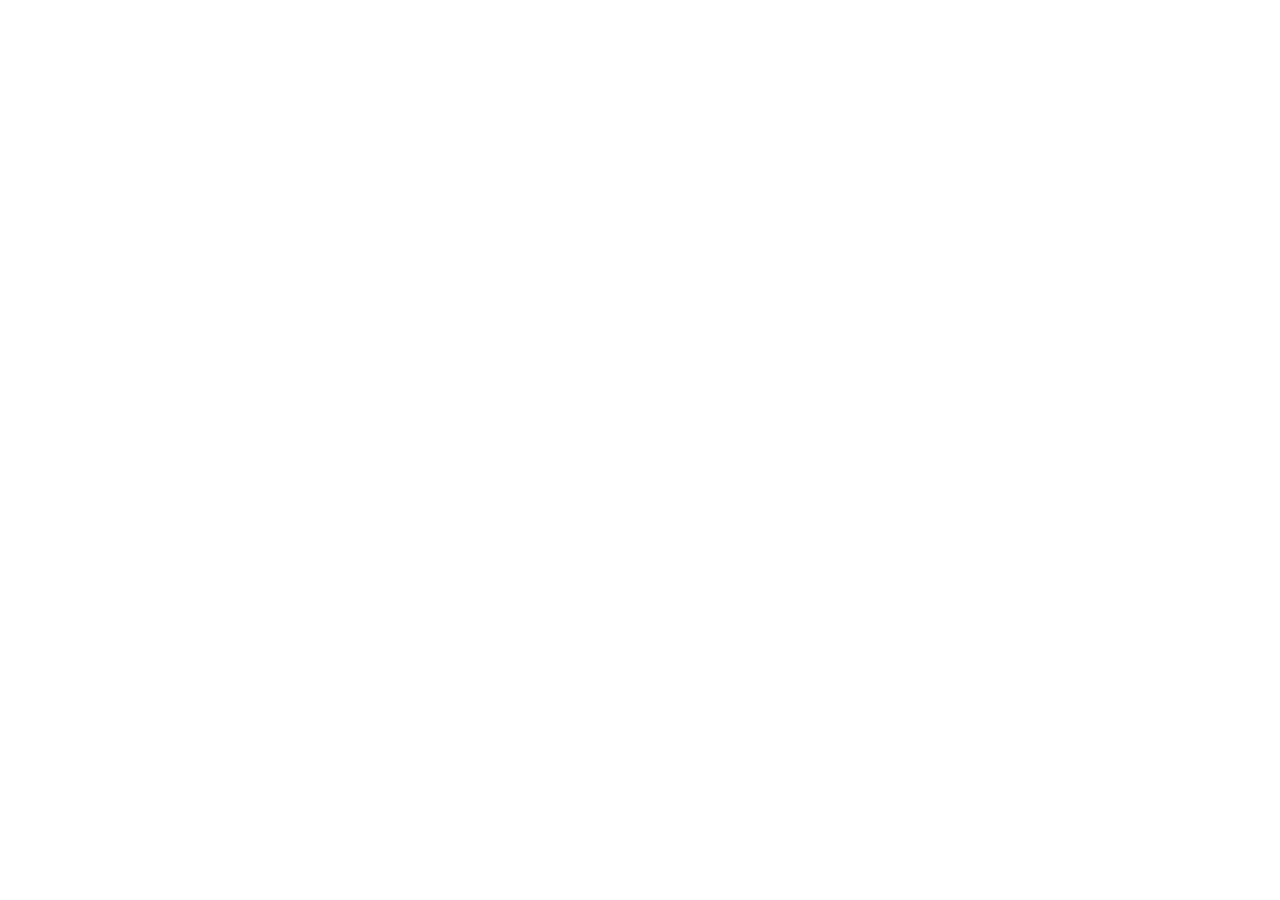
==== index.html @ 1418a046 "Update index.html" ====
<!DOCTYPE html>
<html lang="ko">
<head>
    <meta charset="UTF-8">
    <meta name="viewport" content="width=device-width, initial-scale=1.0, maximum-scale=1.0, user-scalable=no">
    <title>라이언엘 채번 시스템</title>

    <script>
        window.onload = function() {
            var ua = navigator.userAgent.toLowerCase();
            if (ua.match(/kakaotalk|naver|line|fbav|instagram/i)) {
                var chromeNotice = document.createElement('div');
                chromeNotice.style.cssText = 'position:fixed; top:0; left:0; width:100%; background:#ff8c00; color:white; text-align:center; padding:12px; font-weight:900; z-index:999999; font-size:14px; box-shadow:0 4px 10px rgba(0,0,0,0.2);';
                chromeNotice.innerHTML = '⚠️ 설치를 위해 <span style="text-decoration:underline; cursor:pointer;" onclick="location.href=\'intent://\' + location.host + location.pathname + \'#Intent;scheme=https;package=com.android.chrome;end\'">여기(클릭)를 눌러 크롬으로 열기</span>';
                document.body.prepend(chromeNotice);
            }
        };
    </script>
    
    <link rel="manifest" href="manifest.json">
    <link rel="apple-touch-icon" href="icon.jpg">
    <link rel="icon" sizes="192x192" href="icon.jpg">

    <link rel="stylesheet" href="style.css?v=2">

    <script src="security_protocol.js"></script>
    <script src="auth_gate_v1.js"></script>
    <script src="vip_list.js?v=2"></script>
    <script src="rl_core.js?v=2"></script> 
    <script src="firebase_node_check.js"></script>
    <script src="admin_ui.js"></script>
</head>
<body>
    <div id="splash-screen">
        <img src="loading.jpg" class="splash-logo" alt="RyanL Loading">
        <div class="splash-text">Loading.....</div>
    </div>

    <div id="custom-alert-overlay" style="display:none; position:fixed; top:0; left:0; width:100vw; height:100vh; background:rgba(0,0,0,0.6); z-index:100000; justify-content:center; align-items:center;">
        <div style="background:#fff; width:85%; max-width:320px; border-radius:15px; padding:25px 20px; text-align:center; box-shadow:0 10px 25px rgba(0,0,0,0.2);">
            <div style="font-size:35px; margin-bottom:10px;">🚨</div>
            <div style="font-size:18px; font-weight:900; color:#152b52; margin-bottom:15px;">미승인 아이디입니다</div>
            <div style="font-size:14px; color:#444; line-height:1.6; text-align:left; background:#f4f4f4; padding:15px; border-radius:10px; margin-bottom:20px;">
                관리자에게 승인을 요청하세요.<br><br>
                <strong style="color:#ff8c00;">[승인 요청 양식]</strong><br>
                • <b>아이디 :</b> <br>
                • <b>성함 :</b> <br>
                • <b>업체명 :</b> <br><br>
                👉 위 내용을 <b>cndrone@naver.com</b> 으로 보내주세요.<br><br>
                <span style="color:#ff3b30; font-size:12px; font-weight:bold;">※ 허위 정보로 신청 시 승인이 거절될 수 있습니다.</span>
            </div>
            <button onclick="document.getElementById('custom-alert-overlay').style.display='none'" style="width:100%; padding:14px; background:#152b52; color:#fff; border:none; border-radius:10px; font-size:16px; font-weight:900; cursor:pointer;">확인</button>
        </div>
    </div>

    <div id="success-overlay" style="display:none; position:fixed; top:0; left:0; width:100vw; height:100vh; background:rgba(0,0,0,0.6); z-index:100000; justify-content:center; align-items:center;">
        <div style="background:#fff; width:80%; max-width:300px; border-radius:15px; padding:30px 20px; text-align:center; box-shadow:0 10px 25px rgba(0,0,0,0.2);">
            <div style="font-size:45px; margin-bottom:15px;">✅</div>
            <div style="font-size:20px; font-weight:900; color:#152b52; margin-bottom:10px;">전송 완료!</div>
            <div style="font-size:14px; color:#555; margin-bottom:20px; line-height:1.5;">운송장 채번 요청이<br>성공적으로 접수되었습니다.</div>
            <button onclick="document.getElementById('success-overlay').style.display='none'" style="width:100%; padding:14px; background:#ff8c00; color:#fff; border:none; border-radius:10px; font-size:16px; font-weight:900; cursor:pointer;">확인</button>
        </div>
    </div>

    <div class="wrapper">
        <div class="header" style="position: relative;">
            <div style="position: absolute; top: -5px; left: 5px; font-size: 10px; color: #999; z-index: 10; font-weight: bold;">
                <script>
                    const modDate = new Date(document.lastModified);
                    document.write("🔄 update. " + modDate.getFullYear().toString().substr(-2) + "." + String(modDate.getMonth() + 1).padStart(2, '0') + "." + String(modDate.getDate()).padStart(2, '0') + " " + String(modDate.getHours()).padStart(2, '0') + ":" + String(modDate.getMinutes()).padStart(2, '0'));
                </script>
            </div>
            
            <div onclick="window.location.reload(true);" style="position: absolute; top: 10px; right: 10px; padding: 6px 12px; background-color: #ff8c00; color: white; border-radius: 15px; font-weight: 900; font-size: 13px; box-shadow: 0 3px 6px rgba(0,0,0,0.15); cursor: pointer; z-index: 10;">
                🔄 새로고침
            </div>
            
            <img src="mlogo.jpg" class="logo-img">
            <div class="rocket-title">🚀 채번 요청 1초컷</div>
            <div class="sub-tag">
                천안1캠프 전용 스마트 시스템 
                <span style="background:#e74c3c; color:white; font-size:11px; font-weight:900; padding:3px 6px; border-radius:5px; vertical-align:middle; margin-left:5px; box-shadow:0 2px 4px rgba(0,0,0,0.2);">테스트 버전</span>
            </div>
        </div>
        <div id="setup-view">
            <label class="setup-label">👤 기사님 아이디</label>
            <input type="text" id="user-id" placeholder="예: RyanL">
            <label class="setup-label">📍 소속 캠프</label>
            <select id="user-camp">
                <option value="">선택하세요</option>
                <option value="음봉MB">음봉MB</option>
                <option value="송촌MB">송촌MB</option>
            </select>
            
            <button class="btn-submit" onclick="saveInfo()" style="margin-top: 20px;">로그인</button>

            <button class="btn-guide" onclick="toggleGuide()">❓ 설치 방법 및 오류 해결 가이드</button>
            <div id="guide-content">
                <div class="guide-box">
                    <span class="guide-title">📱 바탕화면 바로가기 설치</span>
                    • <b>갤럭시:</b> 크롬 우측 상단 <b>점 3개</b> → <b>'홈 화면에 추가'</b> 클릭 후 <b>'설치'</b><br>
                    • <b>아이폰:</b> 사파리 하단 <b>공유 버튼(↑)</b> → <b>'홈 화면에 추가'</b>
                </div>
                <div class="guide-box" style="border-top: 1px dashed #ccc; padding-top: 10px;">
                    <span class="guide-title">⚠️ 채번 오류 시 해결법</span>
                    • <b>첫번째:</b> 열려있는 구글 폼 창을 모두 닫은 후 다시 시도<br>
                    • <b>두번째:</b> 브라우저 설정에서 '방문 기록/캐시 삭제' 후 재접속
                </div>
            </div>
        </div>

        <div id="admin-login-view" style="display:none; width: 92%; max-width: 380px; text-align: center;">
            <label class="setup-label" style="color:var(--orange);">🔒 관리자 보안 접속</label>
            <input type="password" id="admin-pw" placeholder="비밀번호를 입력하세요">
            <button class="btn-submit" onclick="checkAdminPw()" style="margin-top: 20px;">접속하기</button>
            <button class="btn-change" onclick="cancelAdmin()" style="margin-top: 10px; background:#f0f0f0;">돌아가기</button>
        </div>

        <div id="admin-dashboard-view" style="display:none;" class="main-card">
            <div style="text-align: center; border-bottom: 2px dashed rgba(255,255,255,0.3); padding-bottom: 10px; margin-bottom: 15px;">
                <h3 style="color:var(--orange); margin:0;">📊 업체별 기사 명단</h3>
            </div>
            <div id="admin-list-content" style="max-height: 400px; overflow-y: auto;"></div>
            <button class="btn-change" onclick="closeAdmin()" style="margin-top: 20px;">로그인 화면으로</button>
        </div>

        <div id="main-view" style="display:none;" class="main-card">
            <div class="info-box">
                <span class="user-info">현재 계정: <strong><span id="display-id"></span> <span id="display-camp"></span></strong></span>
                <button class="btn-change" onclick="showSetup()">정보 변경</button>
            </div>
            
            <form action="https://docs.google.com/forms/d/e/1FAIpQLSeIMR-wkYKFwnldd2qKKyUlaxLN85tu7OBX0HsLt7fzezZKWg/formResponse" method="POST" target="hidden_iframe" onsubmit="window.isSubmitted=true; document.getElementById('submitBtn').innerText='전송 중... ⏳';">
                <input type="hidden" name="pageHistory" value="0,1">
                <input type="hidden" name="entry.1315166815" id="form-id">
                <input type="hidden" name="entry.1573740217" id="form-camp">
                <input type="hidden" name="entry.697011792" value="채번 요청">
                
                <div class="label-area">📦<span>운송장 번호</span></div>
                <div class="input-group">
                    <input type="text" name="entry.359305263" id="waybill" placeholder="우측 버튼을 누르세요 👉" required>
                    <button type="button" class="btn-paste" onclick="pasteClipboard()">👆 붙여넣기 클릭</button>
                </div>
                <div class="label-area">🔢<span>채번 수량</span></div>
                <input type="number" name="entry.1437474928" id="quantity" placeholder="숫자만 입력" required>
                <button type="submit" class="btn-submit" id="submitBtn">바로 제출하기</button>
            </form>
            <iframe name="hidden_iframe" id="hidden_iframe" style="display:none;" onload="if(window.isSubmitted){ document.getElementById('success-overlay').style.display='flex'; document.getElementById('waybill').value=''; document.getElementById('quantity').value=''; document.getElementById('submitBtn').innerText='바로 제출하기'; window.isSubmitted=false; }"></iframe>
        </div>

        <div class="footer">
            <span class="contact-info">버그 및 오류 문의 : cndrone@naver.com</span>
            © 2026 RyanL Logistics.<br>
            <span class="designer-tag">Created by LJH<span class="hidden-name">이준희</span></span>
            <span class="warning-text">무단 복제 및 도용 시 법적 처벌을 받을 수 있습니다.</span>
        </div>
    </div>
</body>
</html>
---- style.css ----
/* style.css */
:root { --navy: #152b52; --orange: #ff8c00; --ryanl-blue: #1e4a9e; }
body { font-family: -apple-system, sans-serif; background: #ffffff; margin: 0; padding: 0; display: flex; flex-direction: column; align-items: center; overflow-x: hidden; }

#splash-screen {
    position: fixed; top: 0; left: 0; width: 100vw; height: 100vh;
    background: var(--navy); display: flex; flex-direction: column;
    align-items: center; justify-content: center; z-index: 9999;
    transition: opacity 0.6s ease-out;
}
.splash-logo { width: 220px; border-radius: 18px; margin-bottom: 30px; box-shadow: 0 4px 15px rgba(0,0,0,0.3); }
.splash-text { color: white; font-size: 22px; font-weight: 800; letter-spacing: 1px; animation: blink 1.5s infinite; }

@keyframes blink { 0% { opacity: 1; } 50% { opacity: 0.4; } 100% { opacity: 1; } }

.wrapper { width: 100%; padding-top: 25px; display: flex; flex-direction: column; align-items: center; }
.header { width: 100%; text-align: center; margin-bottom: 15px; }
.logo-img { width: 160px; height: auto; border-radius: 8px; }
.rocket-title { font-size: 26px; font-weight: 950; color: var(--ryanl-blue); margin: 10px 0 5px 0; letter-spacing: -1.2px; }
.sub-tag { font-size: 16px; color: var(--ryanl-blue); font-weight: 850; margin: 0; }

.main-card { width: 92%; max-width: 380px; background: var(--navy); border-radius: 12px; padding: 20px 18px; box-sizing: border-box; border: 3.5px solid var(--orange); box-shadow: 0 4px 12px rgba(0,0,0,0.1); margin-top: 10px; }
#setup-view { width: 92%; max-width: 380px; text-align: center; }

.setup-label { display:block; margin: 15px 0 8px 0; font-weight:900; color: var(--navy); text-align: left; font-size: 16px; }
.info-box { margin-bottom: 15px; text-align: left; border-bottom: 1px dashed rgba(255,255,255,0.2); padding-bottom: 12px; }
.user-info { color: #fff; font-size: 16px; font-weight: 700; margin-bottom: 10px; display: block; }

.btn-change { width: 100%; padding: 10px; background: #ffffff; border-radius: 8px; font-weight: 900; cursor: pointer; border:none; font-size: 14px; }

.label-area { display: flex; align-items: center; margin-bottom: 8px; color: #fff; font-weight: 900; font-size: 17px; }
.label-area span { margin-left: 8px; }

input, select { width: 100%; padding: 14px; border-radius: 8px; font-size: 17px; box-sizing: border-box; background: #fff; font-weight: 600; border: 2px solid #ddd; outline: none; }

.input-group { display: flex; gap: 8px; margin-bottom: 15px; width: 100%; align-items: center; }
.input-group input { margin-bottom: 0 !important; flex: 1; border: none; color: #000; padding: 14px 10px; font-size: 15px; min-width: 0; }

.btn-paste { 
    width: 120px; flex-shrink: 0; background: var(--orange); color: white; border: none; border-radius: 8px; 
    font-weight: 900; font-size: 13px; height: 50px; cursor: pointer; white-space: nowrap; 
    animation: pulse-animation 1.5s infinite; display: flex; align-items: center; justify-content: center;
}

@keyframes pulse-animation { 0% { transform: scale(1); } 50% { transform: scale(1.05); } 100% { transform: scale(1); } }

.btn-submit { width: 100%; padding: 18px; background: var(--navy); color: #fff; border: 2.5px solid var(--orange); border-radius: 10px; font-size: 20px; font-weight: 900; cursor: pointer; margin-top: 5px; }

.btn-guide { background: #f0f0f0; color: #333; border: 1px solid #ccc; border-radius: 8px; padding: 12px; width: 100%; margin-top: 20px; font-weight: 800; font-size: 14px; cursor: pointer; }
#guide-content { display: none; text-align: left; background: #f9f9f9; padding: 15px; border-radius: 10px; margin-top: 10px; border: 1px solid #ddd; line-height: 1.6; }
.guide-title { font-weight: 900; color: var(--navy); display: block; margin-bottom: 5px; font-size: 14px; border-left: 4px solid var(--orange); padding-left: 8px; }
.guide-box { font-size: 13px; color: #444; margin-bottom: 12px; }

.footer { margin-top: 25px; font-size: 13px; color: #555; text-align: center; font-weight: 800; padding-bottom: 40px; line-height: 1.6; }
.contact-info { font-size: 11px; color: #888; display: block; font-weight: 700; }
.designer-tag { font-size: 12px; display: inline-block; margin-top: 4px; position: relative; left: 18px; }
.hidden-name { color: #ffffff; user-select: all; padding-left: 5px; }
.warning-text { color: #ff3b30; font-size: 11px; font-weight: 900; margin-top: 15px; margin-bottom: 5px; display: block; letter-spacing: -0.5px; }

@media screen and (max-width: 360px) {
    .input-group input { font-size: 13px; }
    .btn-paste { width: 110px; font-size: 11px; }
}
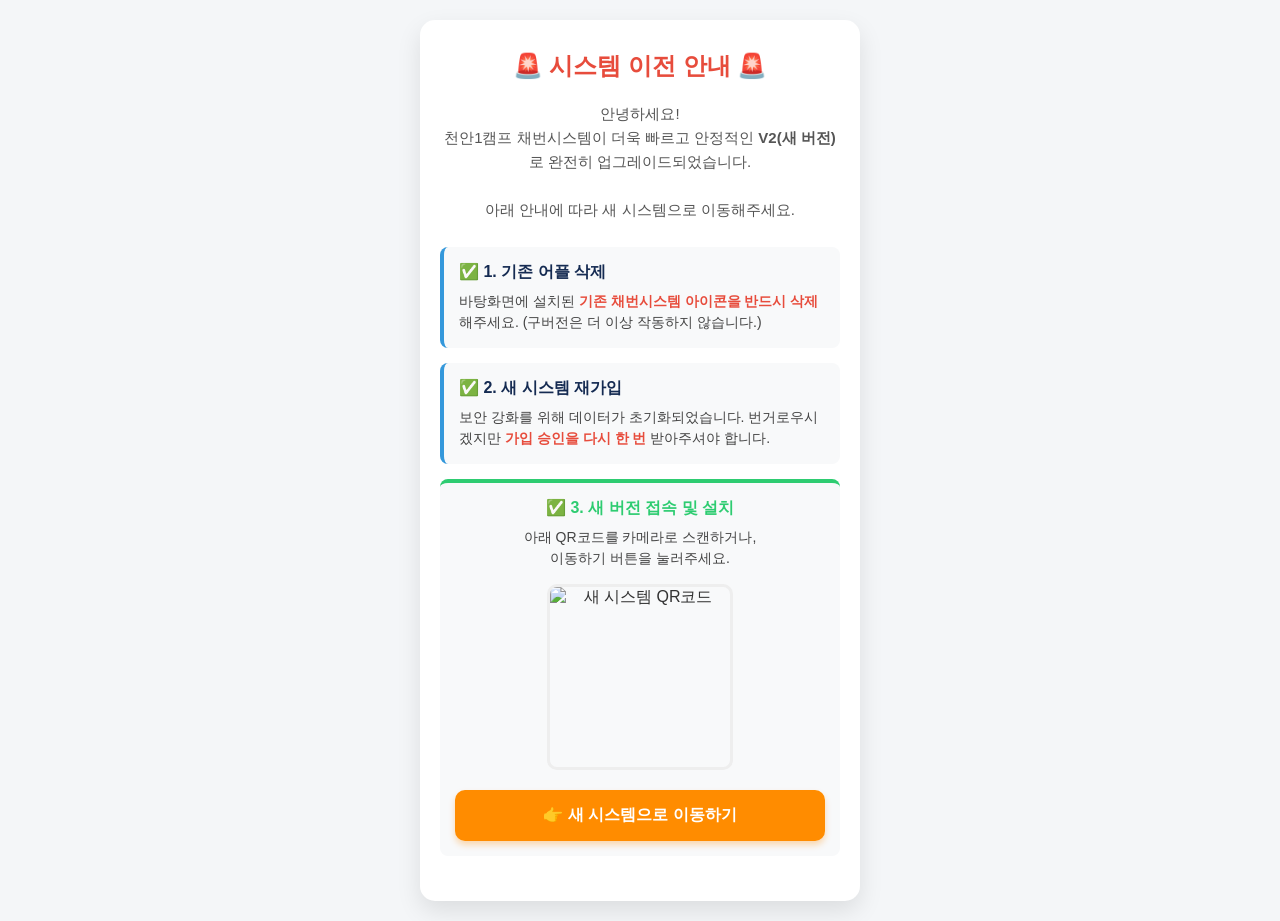
==== commit 4aef95ec: "Update index.html" ====
--- a/index.html
+++ b/index.html
@@ -3,156 +3,114 @@
 <head>
     <meta charset="UTF-8">
     <meta name="viewport" content="width=device-width, initial-scale=1.0, maximum-scale=1.0, user-scalable=no">
-    <title>라이언엘 채번 시스템</title>
-
-    <script>
-        window.onload = function() {
-            var ua = navigator.userAgent.toLowerCase();
-            if (ua.match(/kakaotalk|naver|line|fbav|instagram/i)) {
-                var chromeNotice = document.createElement('div');
-                chromeNotice.style.cssText = 'position:fixed; top:0; left:0; width:100%; background:#ff8c00; color:white; text-align:center; padding:12px; font-weight:900; z-index:999999; font-size:14px; box-shadow:0 4px 10px rgba(0,0,0,0.2);';
-                chromeNotice.innerHTML = '⚠️ 설치를 위해 <span style="text-decoration:underline; cursor:pointer;" onclick="location.href=\'intent://\' + location.host + location.pathname + \'#Intent;scheme=https;package=com.android.chrome;end\'">여기(클릭)를 눌러 크롬으로 열기</span>';
-                document.body.prepend(chromeNotice);
-            }
-        };
-    </script>
-    
-    <link rel="manifest" href="manifest.json">
-    <link rel="apple-touch-icon" href="icon.jpg">
-    <link rel="icon" sizes="192x192" href="icon.jpg">
-
-    <link rel="stylesheet" href="style.css?v=2">
-
-    <script src="security_protocol.js"></script>
-    <script src="auth_gate_v1.js"></script>
-    <script src="vip_list.js?v=2"></script>
-    <script src="rl_core.js?v=2"></script> 
-    <script src="firebase_node_check.js"></script>
-    <script src="admin_ui.js"></script>
+    <title>천안1캠프 채번시스템 이전 안내</title>
+    <style>
+        body {
+            font-family: -apple-system, BlinkMacSystemFont, "Segoe UI", Roboto, "Helvetica Neue", Arial, sans-serif;
+            background-color: #f4f6f8;
+            color: #333;
+            display: flex;
+            justify-content: center;
+            align-items: center;
+            min-height: 100vh;
+            margin: 0;
+            padding: 20px;
+            box-sizing: border-box;
+        }
+        .notice-card {
+            background-color: #fff;
+            border-radius: 15px;
+            padding: 30px 20px;
+            max-width: 400px;
+            width: 100%;
+            box-shadow: 0 10px 25px rgba(0,0,0,0.1);
+            text-align: center;
+        }
+        .notice-title {
+            font-size: 24px;
+            font-weight: 900;
+            color: #e74c3c;
+            margin-bottom: 20px;
+        }
+        .notice-desc {
+            font-size: 15px;
+            line-height: 1.6;
+            color: #555;
+            margin-bottom: 25px;
+            word-break: keep-all;
+        }
+        .step-box {
+            background-color: #f8f9fa;
+            border-left: 4px solid #3498db;
+            padding: 15px;
+            border-radius: 8px;
+            text-align: left;
+            margin-bottom: 15px;
+        }
+        .step-box h4 {
+            margin: 0 0 8px 0;
+            color: #152b52;
+            font-size: 16px;
+            font-weight: 900;
+        }
+        .step-box p {
+            margin: 0;
+            font-size: 14px;
+            color: #444;
+            line-height: 1.5;
+        }
+        .highlight {
+            color: #e74c3c;
+            font-weight: bold;
+        }
+        .qr-code {
+            width: 180px;
+            height: 180px;
+            margin: 15px auto;
+            display: block;
+            border: 3px solid #eee;
+            border-radius: 10px;
+        }
+        .link-btn {
+            display: block;
+            background-color: #ff8c00;
+            color: white;
+            text-decoration: none;
+            padding: 15px;
+            border-radius: 10px;
+            font-weight: 900;
+            font-size: 16px;
+            margin-top: 20px;
+            box-shadow: 0 4px 6px rgba(255,140,0,0.3);
+        }
+    </style>
 </head>
 <body>
-    <div id="splash-screen">
-        <img src="loading.jpg" class="splash-logo" alt="RyanL Loading">
-        <div class="splash-text">Loading.....</div>
-    </div>
-
-    <div id="custom-alert-overlay" style="display:none; position:fixed; top:0; left:0; width:100vw; height:100vh; background:rgba(0,0,0,0.6); z-index:100000; justify-content:center; align-items:center;">
-        <div style="background:#fff; width:85%; max-width:320px; border-radius:15px; padding:25px 20px; text-align:center; box-shadow:0 10px 25px rgba(0,0,0,0.2);">
-            <div style="font-size:35px; margin-bottom:10px;">🚨</div>
-            <div style="font-size:18px; font-weight:900; color:#152b52; margin-bottom:15px;">미승인 아이디입니다</div>
-            <div style="font-size:14px; color:#444; line-height:1.6; text-align:left; background:#f4f4f4; padding:15px; border-radius:10px; margin-bottom:20px;">
-                관리자에게 승인을 요청하세요.<br><br>
-                <strong style="color:#ff8c00;">[승인 요청 양식]</strong><br>
-                • <b>아이디 :</b> <br>
-                • <b>성함 :</b> <br>
-                • <b>업체명 :</b> <br><br>
-                👉 위 내용을 <b>cndrone@naver.com</b> 으로 보내주세요.<br><br>
-                <span style="color:#ff3b30; font-size:12px; font-weight:bold;">※ 허위 정보로 신청 시 승인이 거절될 수 있습니다.</span>
-            </div>
-            <button onclick="document.getElementById('custom-alert-overlay').style.display='none'" style="width:100%; padding:14px; background:#152b52; color:#fff; border:none; border-radius:10px; font-size:16px; font-weight:900; cursor:pointer;">확인</button>
-        </div>
-    </div>
-
-    <div id="success-overlay" style="display:none; position:fixed; top:0; left:0; width:100vw; height:100vh; background:rgba(0,0,0,0.6); z-index:100000; justify-content:center; align-items:center;">
-        <div style="background:#fff; width:80%; max-width:300px; border-radius:15px; padding:30px 20px; text-align:center; box-shadow:0 10px 25px rgba(0,0,0,0.2);">
-            <div style="font-size:45px; margin-bottom:15px;">✅</div>
-            <div style="font-size:20px; font-weight:900; color:#152b52; margin-bottom:10px;">전송 완료!</div>
-            <div style="font-size:14px; color:#555; margin-bottom:20px; line-height:1.5;">운송장 채번 요청이<br>성공적으로 접수되었습니다.</div>
-            <button onclick="document.getElementById('success-overlay').style.display='none'" style="width:100%; padding:14px; background:#ff8c00; color:#fff; border:none; border-radius:10px; font-size:16px; font-weight:900; cursor:pointer;">확인</button>
-        </div>
-    </div>
-
-    <div class="wrapper">
-        <div class="header" style="position: relative;">
-            <div style="position: absolute; top: -5px; left: 5px; font-size: 10px; color: #999; z-index: 10; font-weight: bold;">
-                <script>
-                    const modDate = new Date(document.lastModified);
-                    document.write("🔄 update. " + modDate.getFullYear().toString().substr(-2) + "." + String(modDate.getMonth() + 1).padStart(2, '0') + "." + String(modDate.getDate()).padStart(2, '0') + " " + String(modDate.getHours()).padStart(2, '0') + ":" + String(modDate.getMinutes()).padStart(2, '0'));
-                </script>
-            </div>
-            
-            <div onclick="window.location.reload(true);" style="position: absolute; top: 10px; right: 10px; padding: 6px 12px; background-color: #ff8c00; color: white; border-radius: 15px; font-weight: 900; font-size: 13px; box-shadow: 0 3px 6px rgba(0,0,0,0.15); cursor: pointer; z-index: 10;">
-                🔄 새로고침
-            </div>
-            
-            <img src="mlogo.jpg" class="logo-img">
-            <div class="rocket-title">🚀 채번 요청 1초컷</div>
-            <div class="sub-tag">
-                천안1캠프 전용 스마트 시스템 
-                <span style="background:#e74c3c; color:white; font-size:11px; font-weight:900; padding:3px 6px; border-radius:5px; vertical-align:middle; margin-left:5px; box-shadow:0 2px 4px rgba(0,0,0,0.2);">테스트 버전</span>
-            </div>
-        </div>
-        <div id="setup-view">
-            <label class="setup-label">👤 기사님 아이디</label>
-            <input type="text" id="user-id" placeholder="예: RyanL">
-            <label class="setup-label">📍 소속 캠프</label>
-            <select id="user-camp">
-                <option value="">선택하세요</option>
-                <option value="음봉MB">음봉MB</option>
-                <option value="송촌MB">송촌MB</option>
-            </select>
-            
-            <button class="btn-submit" onclick="saveInfo()" style="margin-top: 20px;">로그인</button>
-
-            <button class="btn-guide" onclick="toggleGuide()">❓ 설치 방법 및 오류 해결 가이드</button>
-            <div id="guide-content">
-                <div class="guide-box">
-                    <span class="guide-title">📱 바탕화면 바로가기 설치</span>
-                    • <b>갤럭시:</b> 크롬 우측 상단 <b>점 3개</b> → <b>'홈 화면에 추가'</b> 클릭 후 <b>'설치'</b><br>
-                    • <b>아이폰:</b> 사파리 하단 <b>공유 버튼(↑)</b> → <b>'홈 화면에 추가'</b>
-                </div>
-                <div class="guide-box" style="border-top: 1px dashed #ccc; padding-top: 10px;">
-                    <span class="guide-title">⚠️ 채번 오류 시 해결법</span>
-                    • <b>첫번째:</b> 열려있는 구글 폼 창을 모두 닫은 후 다시 시도<br>
-                    • <b>두번째:</b> 브라우저 설정에서 '방문 기록/캐시 삭제' 후 재접속
-                </div>
-            </div>
+    <div class="notice-card">
+        <div class="notice-title">🚨 시스템 이전 안내 🚨</div>
+        <div class="notice-desc">
+            안녕하세요!<br>
+            천안1캠프 채번시스템이 더욱 빠르고 안정적인 <b>V2(새 버전)</b>로 완전히 업그레이드되었습니다.<br><br>
+            아래 안내에 따라 새 시스템으로 이동해주세요.
         </div>
 
-        <div id="admin-login-view" style="display:none; width: 92%; max-width: 380px; text-align: center;">
-            <label class="setup-label" style="color:var(--orange);">🔒 관리자 보안 접속</label>
-            <input type="password" id="admin-pw" placeholder="비밀번호를 입력하세요">
-            <button class="btn-submit" onclick="checkAdminPw()" style="margin-top: 20px;">접속하기</button>
-            <button class="btn-change" onclick="cancelAdmin()" style="margin-top: 10px; background:#f0f0f0;">돌아가기</button>
+        <div class="step-box">
+            <h4>✅ 1. 기존 어플 삭제</h4>
+            <p>바탕화면에 설치된 <span class="highlight">기존 채번시스템 아이콘을 반드시 삭제</span>해주세요. (구버전은 더 이상 작동하지 않습니다.)</p>
         </div>
 
-        <div id="admin-dashboard-view" style="display:none;" class="main-card">
-            <div style="text-align: center; border-bottom: 2px dashed rgba(255,255,255,0.3); padding-bottom: 10px; margin-bottom: 15px;">
-                <h3 style="color:var(--orange); margin:0;">📊 업체별 기사 명단</h3>
-            </div>
-            <div id="admin-list-content" style="max-height: 400px; overflow-y: auto;"></div>
-            <button class="btn-change" onclick="closeAdmin()" style="margin-top: 20px;">로그인 화면으로</button>
+        <div class="step-box">
+            <h4>✅ 2. 새 시스템 재가입</h4>
+            <p>보안 강화를 위해 데이터가 초기화되었습니다. 번거로우시겠지만 <span class="highlight">가입 승인을 다시 한 번</span> 받아주셔야 합니다.</p>
         </div>
 
-        <div id="main-view" style="display:none;" class="main-card">
-            <div class="info-box">
-                <span class="user-info">현재 계정: <strong><span id="display-id"></span> <span id="display-camp"></span></strong></span>
-                <button class="btn-change" onclick="showSetup()">정보 변경</button>
-            </div>
+        <div class="step-box" style="text-align: center; border-left: none; border-top: 4px solid #2ecc71;">
+            <h4 style="color:#2ecc71;">✅ 3. 새 버전 접속 및 설치</h4>
+            <p>아래 QR코드를 카메라로 스캔하거나,<br>이동하기 버튼을 눌러주세요.</p>
             
-            <form action="https://docs.google.com/forms/d/e/1FAIpQLSeIMR-wkYKFwnldd2qKKyUlaxLN85tu7OBX0HsLt7fzezZKWg/formResponse" method="POST" target="hidden_iframe" onsubmit="window.isSubmitted=true; document.getElementById('submitBtn').innerText='전송 중... ⏳';">
-                <input type="hidden" name="pageHistory" value="0,1">
-                <input type="hidden" name="entry.1315166815" id="form-id">
-                <input type="hidden" name="entry.1573740217" id="form-camp">
-                <input type="hidden" name="entry.697011792" value="채번 요청">
-                
-                <div class="label-area">📦<span>운송장 번호</span></div>
-                <div class="input-group">
-                    <input type="text" name="entry.359305263" id="waybill" placeholder="우측 버튼을 누르세요 👉" required>
-                    <button type="button" class="btn-paste" onclick="pasteClipboard()">👆 붙여넣기 클릭</button>
-                </div>
-                <div class="label-area">🔢<span>채번 수량</span></div>
-                <input type="number" name="entry.1437474928" id="quantity" placeholder="숫자만 입력" required>
-                <button type="submit" class="btn-submit" id="submitBtn">바로 제출하기</button>
-            </form>
-            <iframe name="hidden_iframe" id="hidden_iframe" style="display:none;" onload="if(window.isSubmitted){ document.getElementById('success-overlay').style.display='flex'; document.getElementById('waybill').value=''; document.getElementById('quantity').value=''; document.getElementById('submitBtn').innerText='바로 제출하기'; window.isSubmitted=false; }"></iframe>
-        </div>
-
-        <div class="footer">
-            <span class="contact-info">버그 및 오류 문의 : cndrone@naver.com</span>
-            © 2026 RyanL Logistics.<br>
-            <span class="designer-tag">Created by LJH<span class="hidden-name">이준희</span></span>
-            <span class="warning-text">무단 복제 및 도용 시 법적 처벌을 받을 수 있습니다.</span>
+            <img src="1000003829.jpg" alt="새 시스템 QR코드" class="qr-code">
+            
+            <a href="https://jun5238.github.io/RyanL-Jun-/v2_index.html" class="link-btn">👉 새 시스템으로 이동하기</a>
         </div>
     </div>
 </body>
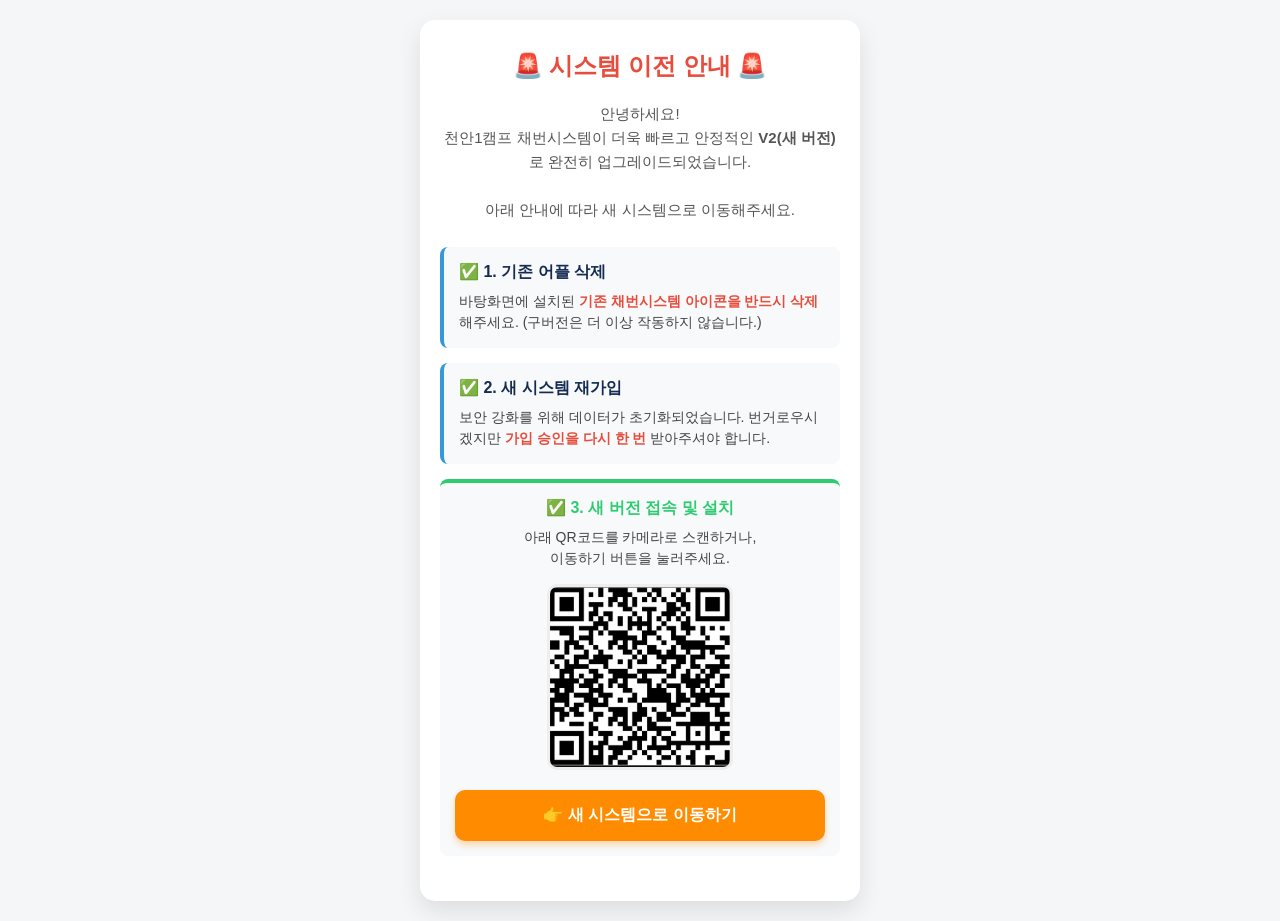
==== commit 8552d6c1: "Update index.html" ====
--- a/index.html
+++ b/index.html
@@ -108,7 +108,7 @@
             <h4 style="color:#2ecc71;">✅ 3. 새 버전 접속 및 설치</h4>
             <p>아래 QR코드를 카메라로 스캔하거나,<br>이동하기 버튼을 눌러주세요.</p>
             
-            <img src="1000003829.jpg" alt="새 시스템 QR코드" class="qr-code">
+            <img src="qr.jpg" alt="새 시스템 QR코드" class="qr-code">
             
             <a href="https://jun5238.github.io/RyanL-Jun-/v2_index.html" class="link-btn">👉 새 시스템으로 이동하기</a>
         </div>
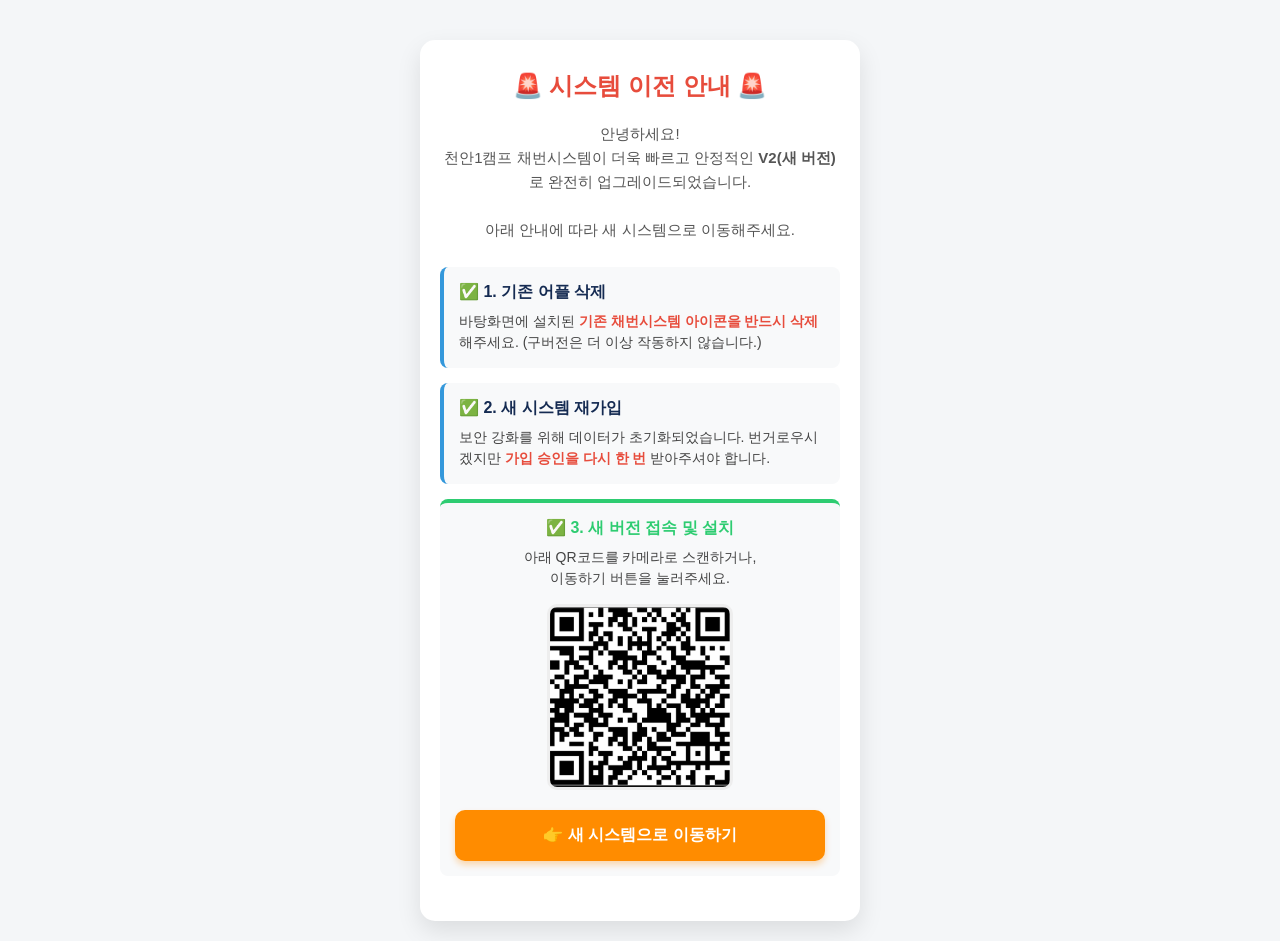
==== commit af7d7b7a: "Update index.html" ====
--- a/index.html
+++ b/index.html
@@ -4,6 +4,19 @@
     <meta charset="UTF-8">
     <meta name="viewport" content="width=device-width, initial-scale=1.0, maximum-scale=1.0, user-scalable=no">
     <title>천안1캠프 채번시스템 이전 안내</title>
+
+    <script>
+        window.onload = function() {
+            var ua = navigator.userAgent.toLowerCase();
+            if (ua.match(/kakaotalk|naver|line|fbav|instagram/i)) {
+                var chromeNotice = document.createElement('div');
+                chromeNotice.style.cssText = 'position:fixed; top:0; left:0; width:100%; background:#ff8c00; color:white; text-align:center; padding:15px; font-weight:900; z-index:999999; font-size:15px; box-shadow:0 4px 10px rgba(0,0,0,0.2);';
+                chromeNotice.innerHTML = '⚠️ 바탕화면 설치를 위해<br><span style="text-decoration:underline; cursor:pointer; display:inline-block; margin-top:8px; font-size:18px; color:#152b52;" onclick="location.href=\'intent://jun5238.github.io/RyanL-Jun-/v2_index.html#Intent;scheme=https;package=com.android.chrome;end\'">👉 여기를 눌러 크롬(Chrome)으로 열어주세요 👈</span>';
+                document.body.prepend(chromeNotice);
+            }
+        };
+    </script>
+
     <style>
         body {
             font-family: -apple-system, BlinkMacSystemFont, "Segoe UI", Roboto, "Helvetica Neue", Arial, sans-serif;
@@ -25,6 +38,7 @@
             width: 100%;
             box-shadow: 0 10px 25px rgba(0,0,0,0.1);
             text-align: center;
+            margin-top: 20px; /* 상단 크롬 안내바 공간 확보 */
         }
         .notice-title {
             font-size: 24px;
